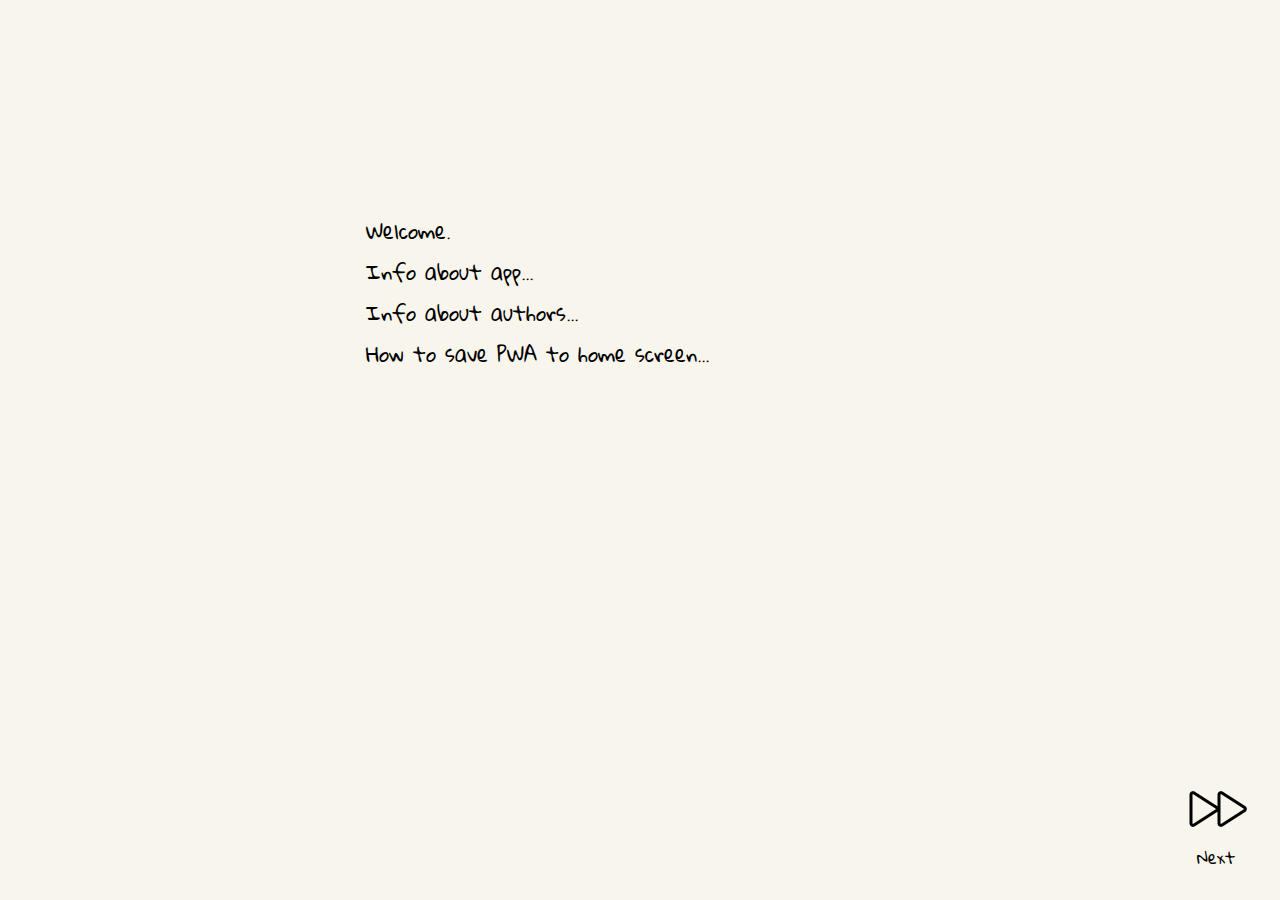
==== index.html @ 246882bc "android supported" ====
<!DOCTYPE html>
<html lang="en">
<head>
    <meta charset="UTF-8">
    <link rel="manifest" href="manifest.json">
    <link rel="stylesheet" href="css/main.css">
    <link rel="shortcut icon" href="favicon.ico" type="image/x-icon">
    <meta name="viewport" content="width=device-width, height=device-height, initial-scale=1.0, minimum-scale=1, maximum-scale=1, user-scalable=yes" />
    <meta name="apple-mobile-web-app-title" content="Make Your Mark" />
    <meta name="apple-mobile-web-app-capable" content="yes" />
    <meta name="apple-mobile-web-app-status-bar-style" content="black" />
    <link rel="apple-touch-icon" href="img/icon.png">
    <title>Make Your Mark</title>
    <script>
        if('serviceWorker' in navigator) {
            navigator.serviceWorker.register('sw.js');
        };
    </script>
    <script src="js/contact.min.js"></script>
    <script src="js/pages.js"></script>
</head>
<body>
    <main>
        <section class="navcontainer">
            <nav id="left">
                <img src="img/rewind.png" alt="Back">
                <p>Back</p>
            <nav>
        </section>
        <section id="content">
        </section>
        <section class="navcontainer">
            <nav id="right">
                <img src="img/fast_forward.png" alt="Next">
                <p>Next</p>
            </nav>
        </section>
    </main>
    <script src="js/main.js"></script>
</body>
</html>
---- css/main.css ----
/*
 * main css for Make Your Mark
 */

@import url('https://fonts.googleapis.com/css2?family=Gloria+Hallelujah&display=swap');

html {
    background-color: #f8f5ed;
    overflow: hidden;
}
body {
    margin: 0;
    font-family: 'Gloria Hallelujah', cursive;
    font-size: clamp(1.25rem, 1.5vw, 1.5rem);
}

/* images expand to fit the width/height of the container */
img {
    max-width: 100%;
    max-height: 100%;
}

/* main is the entire screen */
main {
    display: flex;
    height: 100vh;
    overflow: hidden;

    /* prevent context menu (long touch) */
    touch-action: none;

    /* prevent text selection (long touch) */
    -webkit-user-select: none; /* Safari */
    -ms-user-select: none; /* IE 10 and IE 11 */
    -moz-user-select: none; /* Firefox */
    user-select: none; /* Standard syntax */

    /* prevent android from highlighting selected area */
    -webkit-tap-highlight-color: rgba(0, 0, 0, 0);
}

/* #content is the grid in the middle of the screen where pages are placed */
#content {
    flex: 80%;
    display: grid;
    min-height: 0;
    min-width: 0;
}

/* 10x10 grid used to layout each page (#page-0, #page-1, etc) */
[id^=page-] {
    opacity: 0;    /* all pages start out this way */
    transition: opacity .5s ease-in-out;
    height: 100%;
    width: 100%;
    max-height: 100%;
    max-width: 100%;
    min-height: 0;
    min-width: 0;
    grid-area: 1 / 1;
    display: grid;
    grid: repeat(9, minmax(0, 1fr)) / repeat(9, minmax(0, 1fr));
    gap: 0;
}

/* elements used in each page... */
.image-element {
    display: flex;
    justify-content: center;
    align-items: center;
    z-index: 10;
}
.html-element {
    display: flex;
    justify-content: left;
    /* make text a little easier to read when it overlaps an image */
    text-shadow: 1px 1px .2em #f8f5ed;
    padding: .5em;
    z-index: 20;
}

/* navcontainers are the areas reserved for the nav buttons */
.navcontainer {
    flex: 10%;
    display: flex;
    align-items: flex-end;
    justify-content: center;
}

/* the nav buttons */
nav {
    max-width: 50%;
    margin-bottom: 20%;
    display: flex;
    flex-direction: column;
    align-items: center;
    cursor: pointer;
    z-index: 1000;
}

/* the text below the nav buttons */
nav p {
    font-size: clamp(1rem, 1vw, 2rem);
    margin: 0;
}
#left {
    opacity: 0;
}

/* move the nav to a stripe at the bottom when in portrait mode */
@media (orientation: portrait) {
    main {
        flex-wrap: wrap;
    }
    #content {
        order: 1;
        flex: 100%;
        height: 80%;
    }
    .navcontainer {
        order: 2;
        flex: 50%;
        height: 10%;
    }
    nav {
        margin-bottom: 0;
        height: 100%;
    }
    nav p {
        display: none;
    }
}
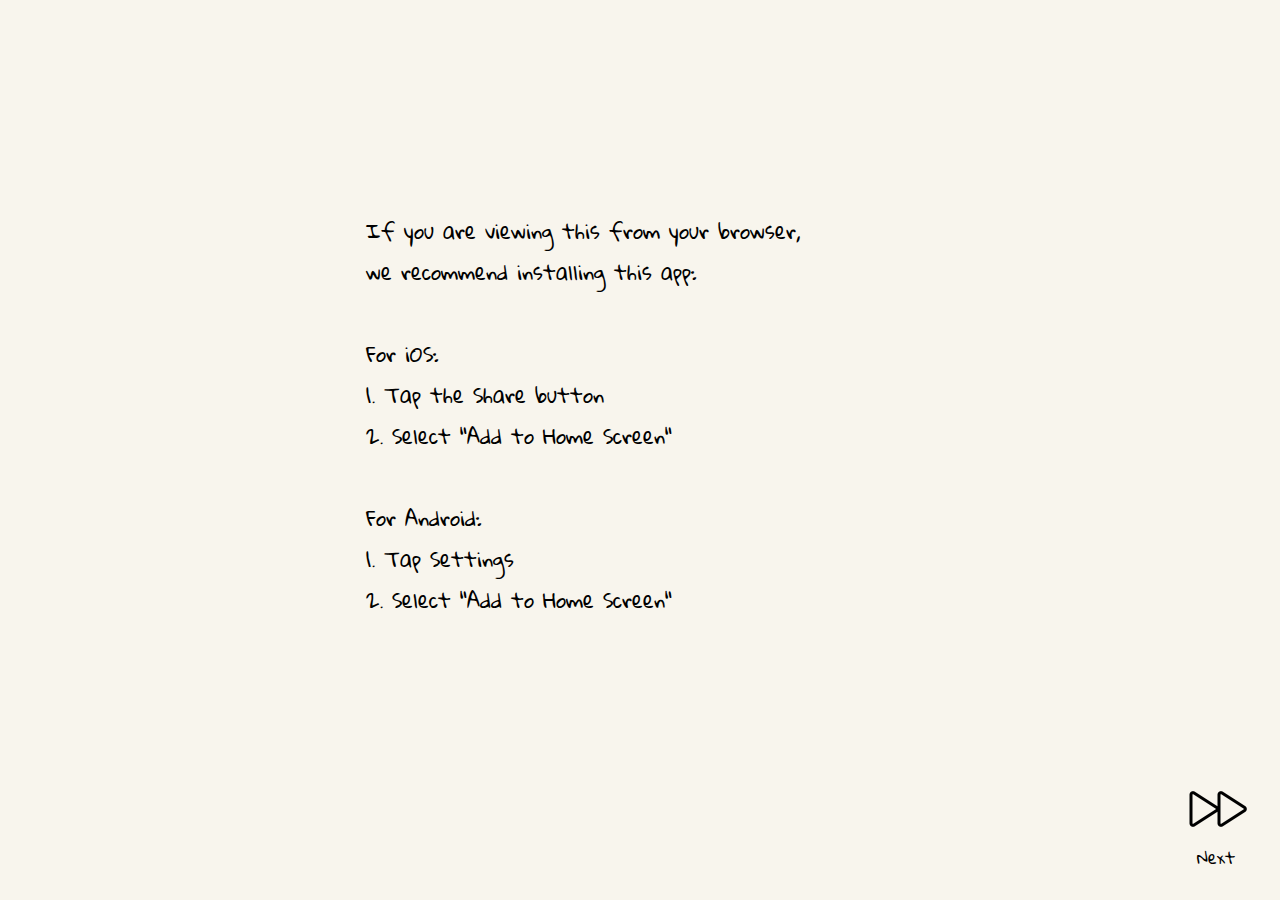
==== commit c8de01e9: "add keyboard" ====
--- a/index.html
+++ b/index.html
@@ -4,6 +4,7 @@
     <meta charset="UTF-8">
     <link rel="manifest" href="manifest.json">
     <link rel="stylesheet" href="css/main.css">
+    <link rel="stylesheet" href="css/simpleDraw.css">
     <link rel="shortcut icon" href="favicon.ico" type="image/x-icon">
     <meta name="viewport" content="width=device-width, height=device-height, initial-scale=1.0, minimum-scale=1, maximum-scale=1, user-scalable=yes" />
     <meta name="apple-mobile-web-app-title" content="Make Your Mark" />
@@ -16,7 +17,10 @@
             navigator.serviceWorker.register('sw.js');
         };
     </script>
-    <script src="js/contact.min.js"></script>
+    <script src="js/jquery-3.6.0.min.js"></script>
+    <script src="js/jquerySwipeHandler.js"></script>
+    <script src="js/simpleDraw.js"></script>
+    <script src="js/Tone.js"></script>
     <script src="js/pages.js"></script>
 </head>
 <body>
@@ -34,6 +38,10 @@
                 <img src="img/fast_forward.png" alt="Next">
                 <p>Next</p>
             </nav>
+            <nav id="go-right">
+                <img src="img/arrow-right.png" alt="Go">
+                <p>Go</p>
+            </nav>
         </section>
     </main>
     <script src="js/main.js"></script>
--- a/css/main.css
+++ b/css/main.css
@@ -5,10 +5,10 @@
 @import url('https://fonts.googleapis.com/css2?family=Gloria+Hallelujah&display=swap');
 
 html {
-    background-color: #f8f5ed;
     overflow: hidden;
 }
 body {
+    background-color: #f8f5ed;
     margin: 0;
     font-family: 'Gloria Hallelujah', cursive;
     font-size: clamp(1.25rem, 1.5vw, 1.5rem);
@@ -68,7 +68,12 @@
     display: flex;
     justify-content: center;
     align-items: center;
-    z-index: 10;
+    /*
+     * setting the z-index triggers a bug on iOS Safari,
+     * making the images look blurry.  The workaround
+     * is to rely on the order of the image placement in pages.js.
+     */
+    /* z-index: 10; */
 }
 .html-element {
     display: flex;
@@ -106,6 +111,9 @@
 #left {
     opacity: 0;
 }
+#go-right {
+    display: none;
+}
 
 /* move the nav to a stripe at the bottom when in portrait mode */
 @media (orientation: portrait) {
--- a/css/simpleDraw.css
+++ b/css/simpleDraw.css
@@ -0,0 +1,140 @@
+/* SPDX-License-Identifier: BSD-3-Clause
+ *
+ * Copyright 2020, Andy Rudoff. All rights reserved.
+ *
+ * simpleDraw.css -- styles for simpleDraw
+ */
+
+#simple-draw {
+	width: 100%;
+	height: 100%;
+	max-width: 100%;
+	max-height: 100%;
+	min-width: 0;
+	min-height: 0;
+	padding-top: 1%;
+	grid-area: 1 / 1;
+	display: grid;
+	grid-template: 70% 20% / 100%;
+	gap: 0;
+	align-items: center;
+}
+
+#draw-container {
+	width: 100%;
+	height: 100%;
+	max-width: 100%;
+	max-height: 100%;
+	min-width: 0;
+	min-height: 0;
+	grid-column: 1 / 2;
+	grid-row: 1 / 2;
+	display: grid;
+	gap: 0;
+}
+#draw {
+	margin: auto;
+	background: white;
+	border: 2px solid black;
+	grid-area: 1 / 1;
+}
+#controls {
+	font-size: 10px;
+	font-family: Arial, Helvetica, sans-serif;
+	margin: 1% auto 0 auto;
+	height: 18vh;	/* % and other units don't work on safari */
+	width: 98%;
+	max-width: 700px;
+	border-collapse: collapse;
+	grid-column: 1 / 2;
+	grid-row: 2 / 3;
+	justify-content: center;
+	display: grid;
+	grid-template-columns: 10% 10% 10% 10% 10% 10% 10%;
+	grid-auto-rows: 9vh;	/* % and other units don't work on safari */
+}
+.control {
+	justify-self: stretch;
+	align-self: stretch;
+	display: flex;
+	justify-content: center;
+	align-items: center;
+}
+#undo, #clear {
+	margin: 7%;
+	border-radius: 30%;
+	background: powderblue;
+	cursor: pointer;
+	-webkit-tap-highlight-color: red;
+}
+.selected {
+	outline: 2px solid black;
+}
+[id^=color] {
+	cursor: pointer;
+	height: 100%;
+}
+[id^=brush] {
+	cursor: pointer;
+	margin: 0;
+	height: 100%;
+}
+[id^=color] span {
+	width: 100%;
+	height: 100%;
+}
+[id^=brush] span {
+	margin: auto;
+}
+#color0 span {
+	background: black;
+}
+#color1 span {
+	background: blue;
+}
+#color2 span {
+	background: green;
+}
+#color3 span {
+	background: red;
+}
+#color4 span {
+	background: orange;
+}
+#color5 span {
+	background: yellow;
+}
+#brush5 span {
+	height: 2px;
+	width: 2px;
+	border-radius: 1px;
+	background: black;
+}
+#brush4 span {
+	height: 4px;
+	width: 4px;
+	border-radius: 2px;
+	background: black;
+}
+#brush3 span {
+	height: 8px;
+	width: 8px;
+	border-radius: 4px;
+	background: black;
+}
+#brush2 span {
+	height: 12px;
+	width: 12px;
+	border-radius: 6px;
+	background: black;
+}
+#brush1 span {
+	height: 24px;
+	width: 24px;
+	border-radius: 12px;
+	background: black;
+}
+#brush0 span img {
+	height: 90%;
+	width: 90%;
+}
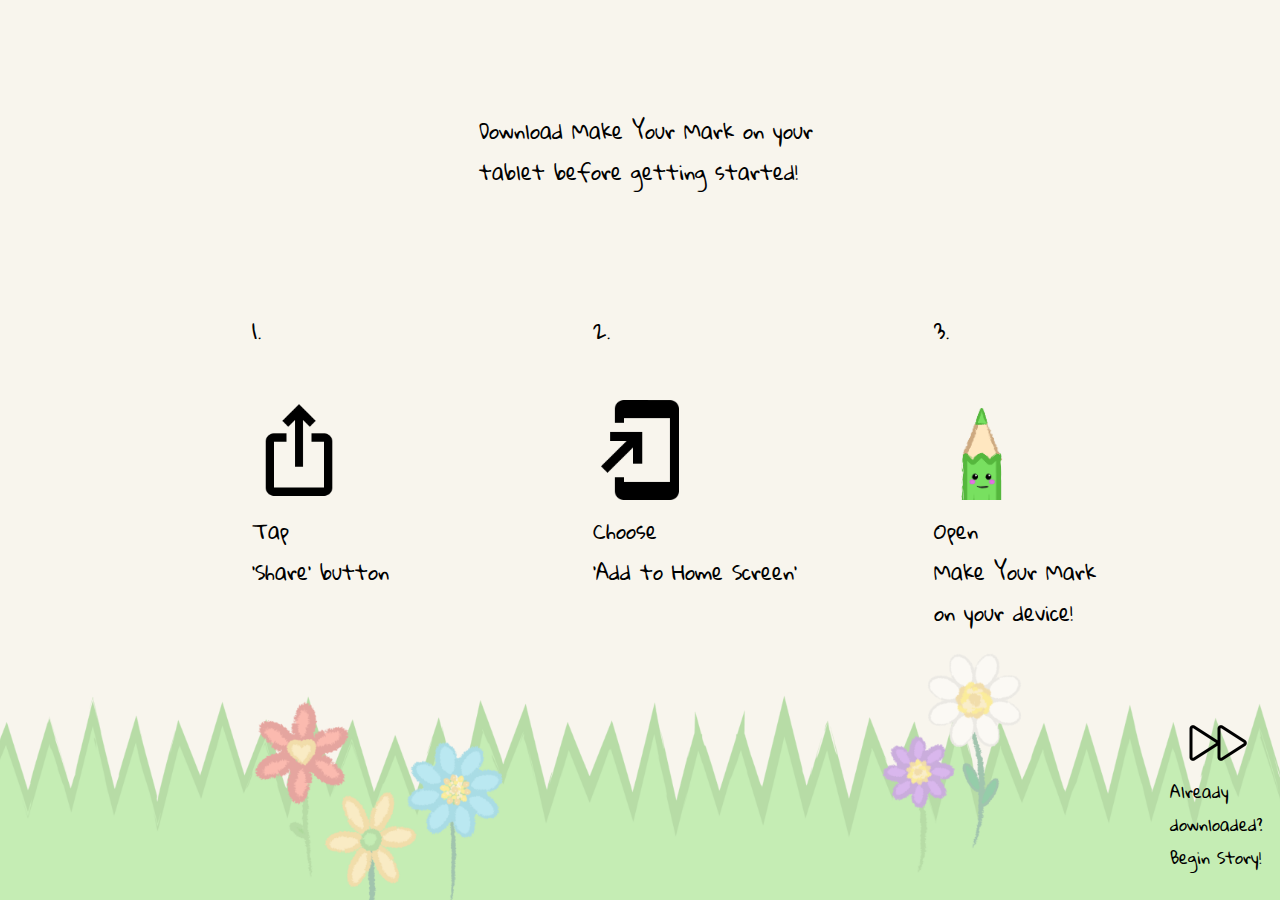
==== commit daa6ce5e: "update go right text on first page" ====
--- a/index.html
+++ b/index.html
@@ -42,6 +42,10 @@
                 <img src="img/arrow-right.png" alt="Go">
                 <p>Go</p>
             </nav>
+            <nav id="download-begin">
+                <img src="img/fast_forward.png" alt="Go">
+                <p>Already downloaded? Begin Story!</p>
+            </nav>
         </section>
     </main>
     <script src="js/main.js"></script>
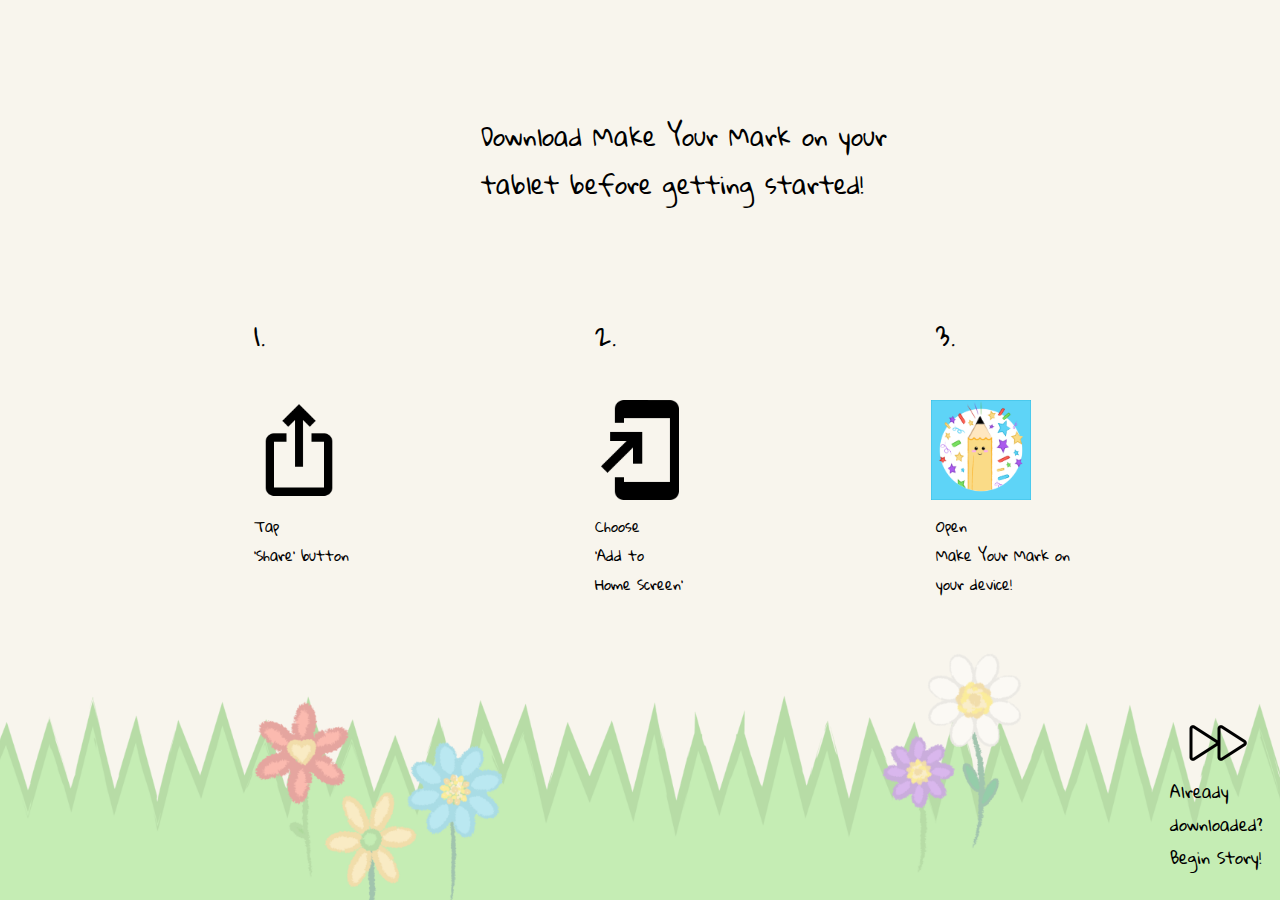
==== commit 8b054e46: "loading page" ====
--- a/index.html
+++ b/index.html
@@ -22,9 +22,15 @@
     <script src="js/simpleDraw.js"></script>
     <script src="js/Tone.js"></script>
     <script src="js/pages.js"></script>
+    <script src="js/jquery.waitforimages.min.js"></script>
 </head>
 <body>
-    <main>
+    <main id="loading-wrapper">
+      <h2 id="loading">
+        Loading...
+      </h2>
+    </main>
+    <main id="main" hidden>
         <section class="navcontainer">
             <nav id="left">
                 <img src="img/rewind.png" alt="Back">
--- a/css/main.css
+++ b/css/main.css
@@ -3,6 +3,7 @@
  */
 
 @import url('https://fonts.googleapis.com/css2?family=Gloria+Hallelujah&display=swap');
+@import url('https://fonts.googleapis.com/css2?family=Nunito&display=swap');
 
 html {
     overflow: hidden;
@@ -37,6 +38,12 @@
 
     /* prevent android from highlighting selected area */
     -webkit-tap-highlight-color: rgba(0, 0, 0, 0);
+}
+
+#loading {
+  align-self: center;
+  margin: auto;
+  font-family: Arial, sans-serif;
 }
 
 /* #content is the grid in the middle of the screen where pages are placed */
@@ -82,6 +89,7 @@
     text-shadow: 1px 1px .2em #f8f5ed;
     padding: .5em;
     z-index: 20;
+    font-size: 1.2em;
 }
 
 /* navcontainers are the areas reserved for the nav buttons */
@@ -115,6 +123,13 @@
     display: none;
 }
 
+textarea {
+  width: 100%;
+  resize: none;
+  background: transparent;
+  font-family: 'Nunito', sans-serif;
+}
+
 /* move the nav to a stripe at the bottom when in portrait mode */
 @media (orientation: portrait) {
     main {
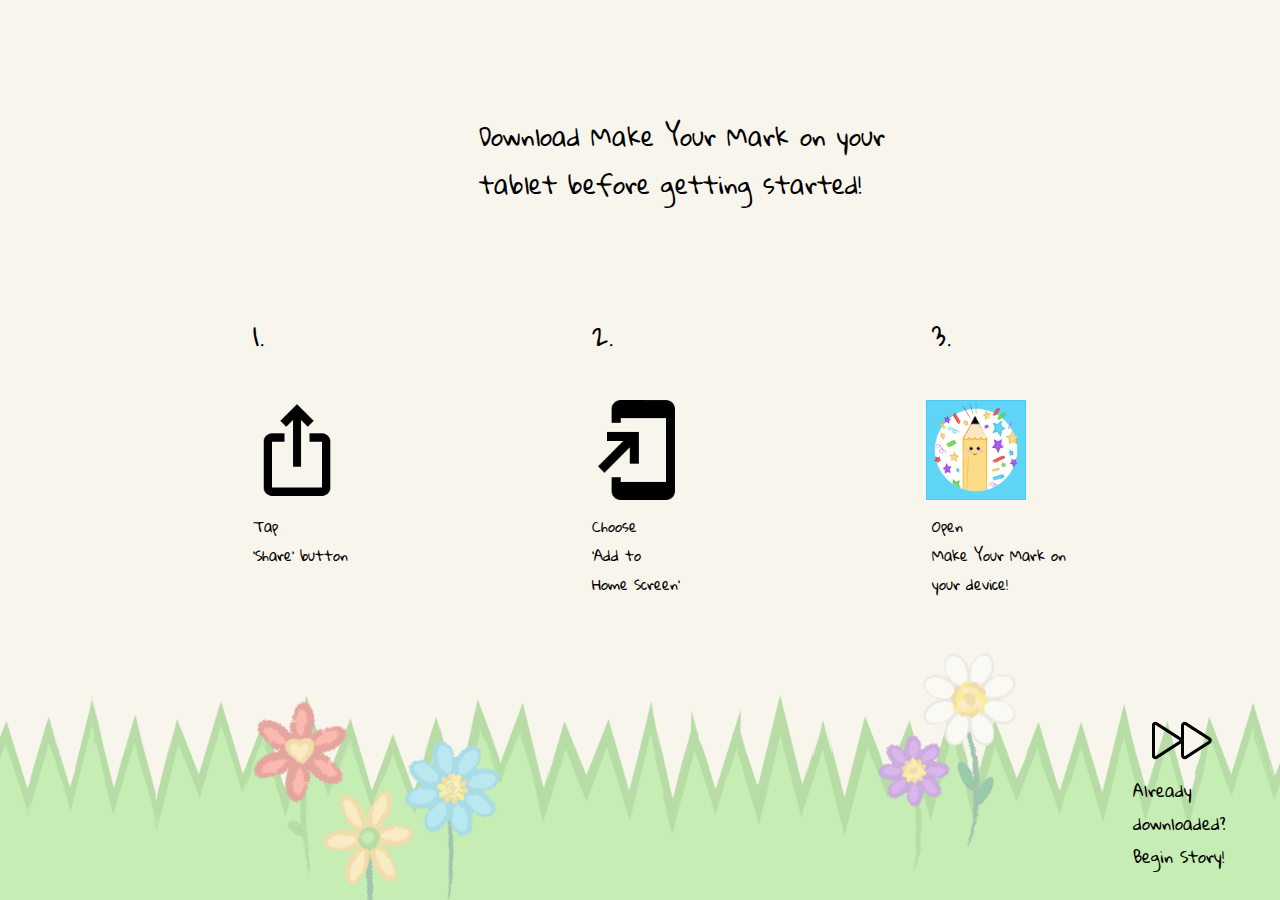
==== commit 8ea5019f: "create home button on last page" ====
--- a/index.html
+++ b/index.html
@@ -52,6 +52,10 @@
                 <img src="img/fast_forward.png" alt="Go">
                 <p>Already downloaded? Begin Story!</p>
             </nav>
+            <nav id="go-home">
+                <img src="img/house.png" alt="Home">
+                <p>Home</p>
+            </nav>
         </section>
     </main>
     <script src="js/main.js"></script>
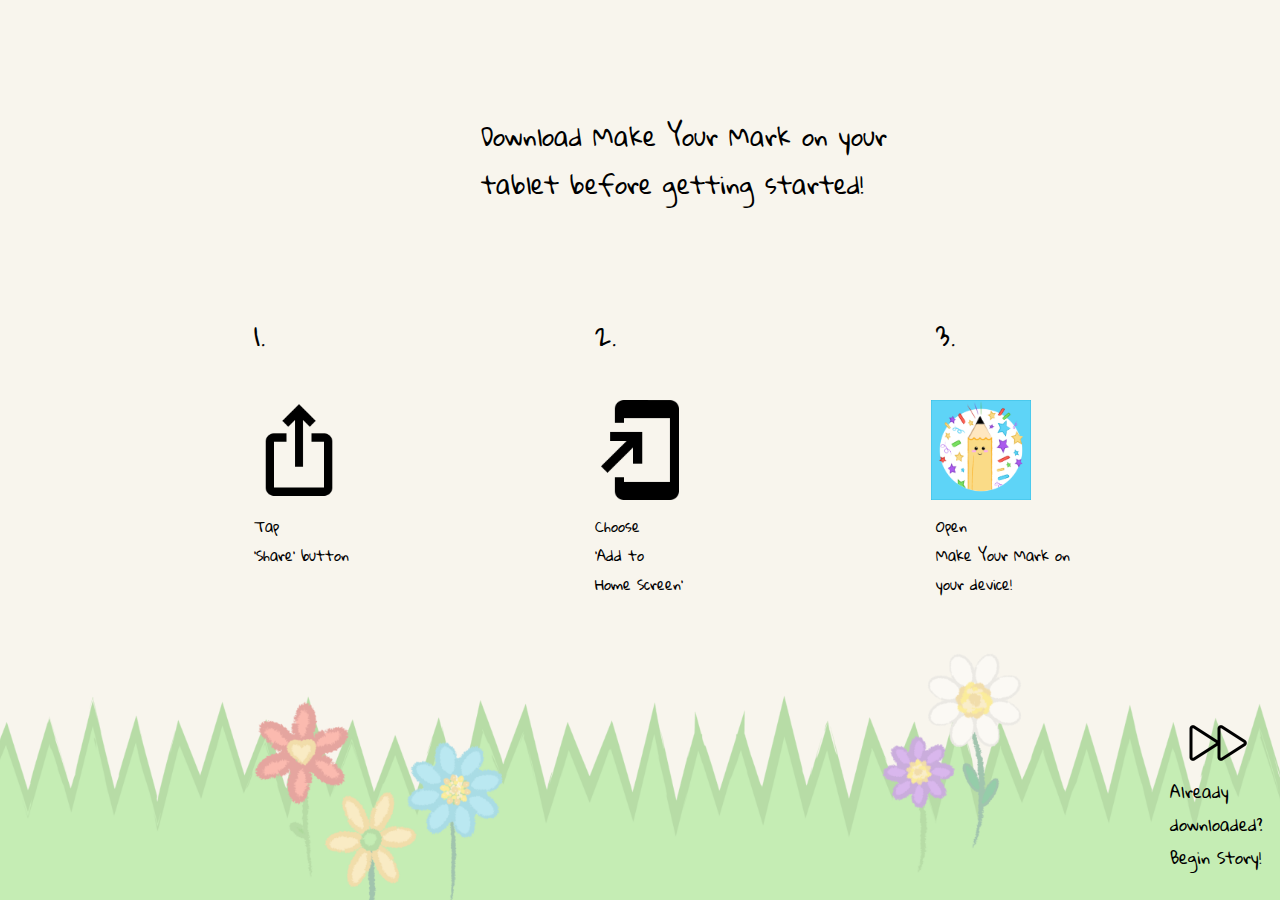
==== commit 887acf98: "fix alignment of back and next buttons" ====
--- a/index.html
+++ b/index.html
@@ -35,7 +35,7 @@
             <nav id="left">
                 <img src="img/rewind.png" alt="Back">
                 <p>Back</p>
-            <nav>
+            </nav>
         </section>
         <section id="content">
         </section>
